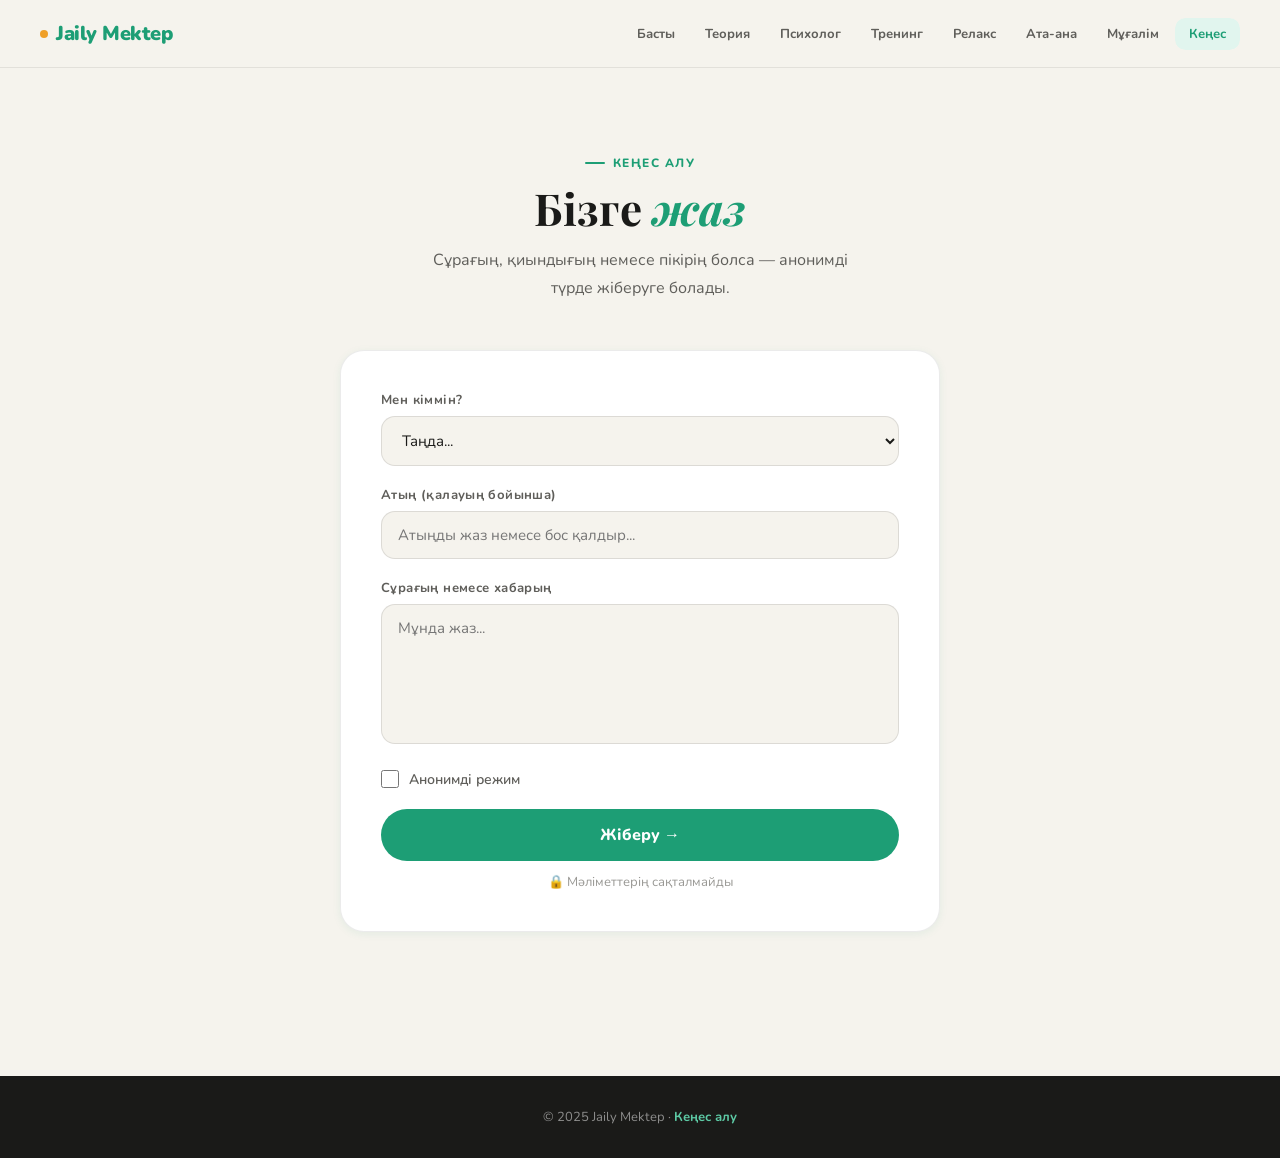
==== contact.html @ 15afd7b7 "Add files via upload" ====
<!DOCTYPE html>
<html lang="kk">
<head>
  <meta charset="UTF-8"/>
  <meta name="viewport" content="width=device-width,initial-scale=1.0"/>
  <title>Jaily Mektep – Кеңес алу</title>
  <link rel="stylesheet" href="style.css"/>
</head>
<body class="page-fade-in">
<nav>
  <a href="index.html" class="logo"><div class="logo-dot"></div>Jaily Mektep</a>
  <div class="nav-links">
    <a href="index.html"    class="nav-link">Басты</a>
    <a href="theory.html"   class="nav-link">Теория</a>
    <a href="psych.html"    class="nav-link">Психолог</a>
    <a href="training.html" class="nav-link">Тренинг</a>
    <a href="relax.html"    class="nav-link">Релакс</a>
    <a href="parents.html"  class="nav-link">Ата-ана</a>
    <a href="teachers.html" class="nav-link">Мұғалім</a>
    <a href="contact.html"  class="nav-link">Кеңес</a>
  </div>
  <button class="nav-burger"><span></span><span></span><span></span></button>
</nav>

<div class="page-wrap">
  <div class="section">

    <div class="reveal" style="text-align:center;margin-bottom:3rem">
      <div class="section-label" style="justify-content:center">Кеңес алу</div>
      <h1 class="section-title">Бізге <em>жаз</em></h1>
      <p class="section-sub" style="max-width:460px;margin:0 auto">Сұрағың, қиындығың немесе пікірің болса — анонимді түрде жіберуге болады.</p>
    </div>

    <div class="contact-wrap">
      <div class="form-card reveal">
        <div class="form-group">
          <label>Мен кіммін?</label>
          <select id="roleSelect">
            <option value="">Таңда...</option>
            <option value="student">🎒 Оқушымын</option>
            <option value="parent">👨‍👩‍👧 Ата-анамын</option>
            <option value="teacher">👩‍🏫 Мұғаліммін</option>
            <option value="other">🙂 Басқа</option>
          </select>
        </div>
        <div class="form-group">
          <label>Атың (қалауың бойынша)</label>
          <input type="text" id="nameInput" placeholder="Атыңды жаз немесе бос қалдыр..."/>
        </div>
        <div class="form-group">
          <label>Сұрағың немесе хабарың</label>
          <textarea id="msgInput" placeholder="Мұнда жаз..."></textarea>
        </div>
        <div style="display:flex;align-items:center;gap:10px;margin-bottom:1.25rem">
          <input type="checkbox" id="anonCheck" style="width:18px;height:18px;accent-color:var(--green)"/>
          <label for="anonCheck" style="font-size:14px;color:var(--text2);font-weight:600">Анонимді режим</label>
        </div>
        <button class="submit-btn" onclick="submitForm()">Жіберу →</button>
        <div class="anon-note">🔒 Мәліметтерің сақталмайды</div>
        <div class="success-msg" id="successMsg">
          🎉 Рақмет! Хабарыңды алдық. Жауап береміз.
        </div>
      </div>
    </div>

  </div>
</div>

<footer><p>© 2025 Jaily Mektep · <a href="contact.html">Кеңес алу</a></p></footer>

<script src="script.js"></script>
<script>
function submitForm() {
  const msg = document.getElementById('msgInput').value.trim();
  if (!msg) {
    document.getElementById('msgInput').style.borderColor = 'var(--coral)';
    document.getElementById('msgInput').focus();
    return;
  }
  document.getElementById('msgInput').style.borderColor = '';
  document.getElementById('successMsg').classList.add('show');
  document.getElementById('nameInput').value = '';
  document.getElementById('msgInput').value = '';
  document.getElementById('roleSelect').selectedIndex = 0;
}
</script>
</body>
</html>
---- style.css ----
@import url('https://fonts.googleapis.com/css2?family=Nunito:wght@400;500;700;800;900&family=Playfair+Display:ital,wght@0,700;1,600&display=swap');

*, *::before, *::after {
  box-sizing: border-box;
  margin: 0;
  padding: 0;
}

:root {
  --green:       #1D9E75;
  --green-dark:  #0F6E56;
  --green-light: #E1F5EE;
  --green-mid:   #5DCAA5;
  --blue:        #378ADD;
  --blue-light:  #E6F1FB;
  --amber:       #EF9F27;
  --amber-light: #FAEEDA;
  --coral:       #D85A30;
  --coral-light: #FAECE7;
  --text:        #1a1a18;
  --text2:       #5F5E5A;
  --text3:       #999894;
  --bg:          #F5F3ED;
  --card:        #ffffff;
  --border:      rgba(0,0,0,0.08);
  --shadow-sm:   0 2px 8px rgba(29,158,117,0.08);
  --shadow-md:   0 8px 32px rgba(29,158,117,0.12);
  --shadow-lg:   0 20px 60px rgba(29,158,117,0.16);
  --ease-spring: cubic-bezier(0.34,1.56,0.64,1);
  --ease-smooth: cubic-bezier(0.4,0,0.2,1);
}

html { scroll-behavior: smooth; }

body {
  font-family: 'Nunito', sans-serif;
  background: var(--bg);
  color: var(--text);
  min-height: 100vh;
  overflow-x: hidden;
}

/* ── Nav ── */
nav {
  position: fixed;
  top: 0; left: 0; right: 0;
  z-index: 1000;
  padding: 0 2.5rem;
  height: 68px;
  display: flex;
  align-items: center;
  justify-content: space-between;
  background: rgba(245,243,237,0.85);
  backdrop-filter: blur(20px);
  -webkit-backdrop-filter: blur(20px);
  border-bottom: 1px solid var(--border);
  transition: box-shadow 0.3s;
}
nav.scrolled { box-shadow: 0 4px 24px rgba(0,0,0,0.06); }

.logo {
  font-size: 20px;
  font-weight: 900;
  color: var(--green);
  text-decoration: none;
  letter-spacing: -0.5px;
  display: flex;
  align-items: center;
  gap: 8px;
}
.logo-dot {
  width: 8px; height: 8px;
  background: var(--amber);
  border-radius: 50%;
  animation: pulse-dot 2s ease-in-out infinite;
}
@keyframes pulse-dot {
  0%,100% { transform: scale(1); opacity:1; }
  50% { transform: scale(1.4); opacity:0.7; }
}

.nav-links {
  display: flex;
  align-items: center;
  gap: 2px;
}
.nav-link {
  position: relative;
  padding: 7px 14px;
  font-size: 13px;
  font-weight: 700;
  color: var(--text2);
  text-decoration: none;
  border-radius: 10px;
  transition: color 0.2s, background 0.2s;
  overflow: hidden;
}
.nav-link::before {
  content: '';
  position: absolute;
  inset: 0;
  background: var(--green-light);
  border-radius: 10px;
  transform: scaleX(0);
  transform-origin: left;
  transition: transform 0.25s var(--ease-smooth);
  z-index: -1;
}
.nav-link:hover::before,
.nav-link.active::before { transform: scaleX(1); }
.nav-link:hover,
.nav-link.active { color: var(--green); }

.nav-burger {
  display: none;
  flex-direction: column;
  gap: 5px;
  background: none;
  border: none;
  padding: 8px;
}
.nav-burger span {
  display: block;
  width: 22px; height: 2px;
  background: var(--text);
  border-radius: 2px;
  transition: transform 0.3s, opacity 0.3s;
}

/* ── Page Wrapper ── */
.page-wrap {
  padding-top: 68px;
  min-height: 100vh;
}

/* ── Reveal Animations ── */
.reveal {
  opacity: 0;
  transform: translateY(28px);
  transition: opacity 0.6s var(--ease-smooth), transform 0.6s var(--ease-smooth);
}
.reveal.visible { opacity: 1; transform: none; }
.reveal-left {
  opacity: 0;
  transform: translateX(-32px);
  transition: opacity 0.6s var(--ease-smooth), transform 0.6s var(--ease-smooth);
}
.reveal-left.visible { opacity: 1; transform: none; }
.reveal-right {
  opacity: 0;
  transform: translateX(32px);
  transition: opacity 0.6s var(--ease-smooth), transform 0.6s var(--ease-smooth);
}
.reveal-right.visible { opacity: 1; transform: none; }
.delay-1 { transition-delay: 0.1s; }
.delay-2 { transition-delay: 0.2s; }
.delay-3 { transition-delay: 0.3s; }
.delay-4 { transition-delay: 0.4s; }
.delay-5 { transition-delay: 0.5s; }

/* ── Hero ── */
.hero {
  position: relative;
  min-height: calc(100vh - 68px);
  display: flex;
  align-items: center;
  justify-content: center;
  text-align: center;
  overflow: hidden;
  padding: 4rem 2rem;
}
.hero-bg {
  position: absolute;
  inset: 0;
  z-index: 0;
}
.hero-blob {
  position: absolute;
  border-radius: 50%;
  filter: blur(80px);
  opacity: 0.35;
  animation: float-blob 8s ease-in-out infinite;
}
.hero-blob-1 {
  width: 500px; height: 500px;
  background: var(--green-light);
  top: -100px; left: -100px;
  animation-delay: 0s;
}
.hero-blob-2 {
  width: 400px; height: 400px;
  background: var(--blue-light);
  bottom: -80px; right: -80px;
  animation-delay: 3s;
}
.hero-blob-3 {
  width: 300px; height: 300px;
  background: var(--amber-light);
  top: 40%; left: 40%;
  animation-delay: 6s;
}
@keyframes float-blob {
  0%,100% { transform: translate(0,0) scale(1); }
  33% { transform: translate(20px,-20px) scale(1.05); }
  66% { transform: translate(-15px,15px) scale(0.97); }
}
.hero-content { position: relative; z-index: 1; max-width: 760px; }

.hero-badge {
  display: inline-flex;
  align-items: center;
  gap: 6px;
  background: var(--green-light);
  color: var(--green-dark);
  border: 1px solid rgba(29,158,117,0.2);
  border-radius: 50px;
  padding: 6px 16px;
  font-size: 13px;
  font-weight: 700;
  margin-bottom: 1.5rem;
  animation: fade-in-down 0.6s var(--ease-spring) both;
}
@keyframes fade-in-down {
  from { opacity:0; transform: translateY(-16px); }
  to   { opacity:1; transform: translateY(0); }
}

.hero h1 {
  font-family: 'Playfair Display', serif;
  font-size: clamp(48px,8vw,88px);
  line-height: 1.05;
  color: var(--text);
  margin-bottom: 1rem;
  animation: fade-in-up 0.7s 0.1s var(--ease-spring) both;
}
.hero h1 em {
  font-style: italic;
  color: var(--green);
}
@keyframes fade-in-up {
  from { opacity:0; transform: translateY(24px); }
  to   { opacity:1; transform: translateY(0); }
}

.hero-sub {
  font-size: clamp(15px,2vw,18px);
  color: var(--text2);
  max-width: 520px;
  margin: 0 auto 2.5rem;
  line-height: 1.8;
  animation: fade-in-up 0.7s 0.2s var(--ease-spring) both;
}

.hero-cta {
  display: flex;
  gap: 14px;
  justify-content: center;
  flex-wrap: wrap;
  animation: fade-in-up 0.7s 0.3s var(--ease-spring) both;
}

/* ── Buttons ── */
.btn {
  display: inline-flex;
  align-items: center;
  gap: 8px;
  padding: 14px 28px;
  border-radius: 50px;
  font-size: 15px;
  font-weight: 700;
  font-family: 'Nunito', sans-serif;
  text-decoration: none;
  border: none;
  transition: transform 0.25s var(--ease-spring), box-shadow 0.25s, background 0.2s;
  position: relative;
  overflow: hidden;
}
.btn::after {
  content: '';
  position: absolute;
  inset: 0;
  background: rgba(255,255,255,0.15);
  opacity: 0;
  transition: opacity 0.2s;
}
.btn:hover::after { opacity: 1; }
.btn:hover { transform: translateY(-3px); box-shadow: var(--shadow-md); }
.btn:active { transform: translateY(0) scale(0.97); }

.btn-primary { background: var(--green); color: #fff; box-shadow: var(--shadow-sm); }
.btn-primary:hover { background: var(--green-dark); }
.btn-ghost {
  background: transparent;
  color: var(--green);
  border: 2px solid var(--green);
}
.btn-ghost:hover { background: var(--green-light); }
.btn-sm { padding: 9px 20px; font-size: 13px; }

/* ── Cards ── */
.card {
  background: var(--card);
  border-radius: 20px;
  border: 1px solid var(--border);
  padding: 1.5rem;
  transition: transform 0.3s var(--ease-spring), box-shadow 0.3s;
  position: relative;
  overflow: hidden;
}
.card::before {
  content: '';
  position: absolute;
  top: 0; left: 0; right: 0;
  height: 3px;
  background: linear-gradient(90deg, var(--green), var(--green-mid));
  transform: scaleX(0);
  transform-origin: left;
  transition: transform 0.35s var(--ease-smooth);
}
.card:hover { transform: translateY(-6px); box-shadow: var(--shadow-md); }
.card:hover::before { transform: scaleX(1); }

.card-icon {
  width: 52px; height: 52px;
  border-radius: 16px;
  display: flex;
  align-items: center;
  justify-content: center;
  font-size: 24px;
  margin-bottom: 1rem;
  transition: transform 0.3s var(--ease-spring);
}
.card:hover .card-icon { transform: scale(1.12) rotate(-4deg); }

/* ── Section Layout ── */
.section {
  padding: 5rem 2rem;
  max-width: 1100px;
  margin: 0 auto;
}
.section-sm { padding: 3rem 2rem; max-width: 1100px; margin: 0 auto; }

.section-label {
  display: inline-flex;
  align-items: center;
  gap: 8px;
  font-size: 12px;
  font-weight: 800;
  letter-spacing: 0.12em;
  text-transform: uppercase;
  color: var(--green);
  margin-bottom: 0.75rem;
}
.section-label::before {
  content: '';
  display: block;
  width: 20px; height: 2px;
  background: var(--green);
  border-radius: 2px;
}

.section-title {
  font-family: 'Playfair Display', serif;
  font-size: clamp(28px, 4vw, 44px);
  line-height: 1.15;
  color: var(--text);
  margin-bottom: 0.75rem;
}
.section-title em { font-style: italic; color: var(--green); }

.section-sub {
  font-size: 16px;
  color: var(--text2);
  max-width: 540px;
  line-height: 1.75;
}

.grid-3 { display: grid; grid-template-columns: repeat(auto-fit, minmax(260px, 1fr)); gap: 20px; }
.grid-2 { display: grid; grid-template-columns: repeat(auto-fit, minmax(300px, 1fr)); gap: 20px; }
.grid-4 { display: grid; grid-template-columns: repeat(auto-fit, minmax(200px, 1fr)); gap: 16px; }

/* ── Nav Cards (home page) ── */
.nav-card {
  background: var(--card);
  border-radius: 24px;
  border: 1px solid var(--border);
  padding: 2rem;
  text-decoration: none;
  color: var(--text);
  display: flex;
  flex-direction: column;
  gap: 12px;
  position: relative;
  overflow: hidden;
  transition: transform 0.3s var(--ease-spring), box-shadow 0.3s;
}
.nav-card::after {
  content: '→';
  position: absolute;
  bottom: 1.5rem;
  right: 1.5rem;
  font-size: 20px;
  color: var(--green);
  opacity: 0;
  transform: translateX(-8px);
  transition: opacity 0.25s, transform 0.25s var(--ease-spring);
}
.nav-card:hover { transform: translateY(-8px); box-shadow: var(--shadow-lg); }
.nav-card:hover::after { opacity: 1; transform: translateX(0); }

.nav-card-icon {
  width: 56px; height: 56px;
  border-radius: 18px;
  display: flex;
  align-items: center;
  justify-content: center;
  font-size: 28px;
  transition: transform 0.35s var(--ease-spring);
}
.nav-card:hover .nav-card-icon { transform: scale(1.15) rotate(-6deg); }

.nav-card h3 {
  font-size: 17px;
  font-weight: 800;
  color: var(--text);
}
.nav-card p {
  font-size: 13px;
  color: var(--text2);
  line-height: 1.6;
}
.nav-card-tag {
  display: inline-block;
  padding: 3px 10px;
  border-radius: 50px;
  font-size: 11px;
  font-weight: 700;
  background: var(--green-light);
  color: var(--green);
  margin-top: auto;
  width: fit-content;
}

/* ── Quote ── */
.quote-band {
  background: var(--green);
  border-radius: 24px;
  padding: 3rem 2.5rem;
  text-align: center;
  position: relative;
  overflow: hidden;
}
.quote-band::before {
  content: '"';
  position: absolute;
  top: -20px; left: 24px;
  font-family: 'Playfair Display', serif;
  font-size: 160px;
  color: rgba(255,255,255,0.08);
  line-height: 1;
}
.quote-band p {
  font-family: 'Playfair Display', serif;
  font-size: clamp(20px,3vw,28px);
  font-style: italic;
  color: #fff;
  position: relative;
  z-index: 1;
}
.quote-band span {
  display: block;
  font-family: 'Nunito', sans-serif;
  font-size: 13px;
  font-style: normal;
  color: rgba(255,255,255,0.65);
  margin-top: 12px;
}

/* ── Tip Box ── */
.tip {
  background: var(--amber-light);
  border-left: 4px solid var(--amber);
  border-radius: 0 16px 16px 0;
  padding: 1.25rem 1.5rem;
  font-size: 14px;
  color: var(--text2);
  line-height: 1.7;
}
.tip strong { color: var(--text); }

/* ── List Items ── */
.dot-list { display: flex; flex-direction: column; gap: 10px; }
.dot-item {
  display: flex;
  align-items: flex-start;
  gap: 12px;
  font-size: 14px;
  color: var(--text2);
  line-height: 1.6;
}
.dot {
  width: 8px; height: 8px;
  border-radius: 50%;
  background: var(--green);
  flex-shrink: 0;
  margin-top: 6px;
  transition: transform 0.3s var(--ease-spring);
}
.dot-item:hover .dot { transform: scale(1.8); }

/* ── Steps ── */
.steps-list { display: flex; flex-direction: column; gap: 12px; }
.step-item {
  display: flex;
  align-items: center;
  gap: 14px;
  padding: 12px 16px;
  background: var(--green-light);
  border-radius: 14px;
  font-size: 14px;
  color: var(--text2);
  font-weight: 600;
  transition: transform 0.25s var(--ease-spring), background 0.2s;
}
.step-item:hover { transform: translateX(6px); background: #c5eedd; }
.step-num {
  width: 28px; height: 28px;
  background: var(--green);
  color: #fff;
  border-radius: 50%;
  display: flex;
  align-items: center;
  justify-content: center;
  font-size: 13px;
  font-weight: 800;
  flex-shrink: 0;
}

/* ── Mood Picker ── */
.mood-grid {
  display: flex;
  gap: 12px;
  flex-wrap: wrap;
  margin-top: 1rem;
}
.mood-btn {
  font-size: 32px;
  width: 62px; height: 62px;
  display: flex;
  align-items: center;
  justify-content: center;
  border-radius: 18px;
  border: 2px solid transparent;
  background: var(--bg);
  transition: transform 0.25s var(--ease-spring), border-color 0.2s, background 0.2s;
}
.mood-btn:hover { transform: scale(1.2) rotate(-5deg); }
.mood-btn.active {
  border-color: var(--green);
  background: var(--green-light);
  transform: scale(1.15);
}
.mood-result {
  margin-top: 1rem;
  padding: 1rem 1.25rem;
  background: var(--green-light);
  border-radius: 14px;
  font-size: 14px;
  color: var(--green-dark);
  font-weight: 600;
  display: none;
  animation: slide-in 0.35s var(--ease-spring);
}
.mood-result.show { display: block; }
@keyframes slide-in {
  from { opacity:0; transform: translateY(10px); }
  to   { opacity:1; transform: none; }
}

/* ── Breathing Exercise ── */
.breath-circle {
  width: 160px; height: 160px;
  border-radius: 50%;
  background: var(--green-light);
  border: 3px solid var(--green-mid);
  display: flex;
  align-items: center;
  justify-content: center;
  margin: 2rem auto;
  font-size: 16px;
  font-weight: 700;
  color: var(--green-dark);
  transition: transform 0.1s;
  position: relative;
}
.breath-circle::before {
  content: '';
  position: absolute;
  inset: -8px;
  border-radius: 50%;
  border: 2px solid var(--green-mid);
  opacity: 0.4;
  animation: ripple-ring 3s ease-in-out infinite;
}
@keyframes ripple-ring {
  0%,100% { transform: scale(1); opacity: 0.4; }
  50% { transform: scale(1.12); opacity: 0; }
}
.breath-circle.inhale {
  animation: breath-in 4s ease-in-out forwards;
}
.breath-circle.hold {
  animation: breath-hold 0.5s ease forwards;
  transform: scale(1.35);
}
.breath-circle.exhale {
  animation: breath-out 4s ease-in-out forwards;
}
@keyframes breath-in  { to { transform: scale(1.35); background: #b5e7d2; } }
@keyframes breath-hold { to { transform: scale(1.35); } }
@keyframes breath-out { from { transform: scale(1.35); } to { transform: scale(1); background: var(--green-light); } }

.breath-controls { text-align: center; }
.breath-phase {
  font-size: 13px;
  color: var(--text3);
  margin-top: 8px;
  height: 20px;
  text-align: center;
}

/* ── Stress Tags ── */
.tag-cloud { display: flex; flex-wrap: wrap; gap: 10px; margin-top: 1rem; }
.tag {
  padding: 9px 18px;
  background: var(--blue-light);
  color: var(--blue);
  border: 1px solid rgba(55,138,221,0.25);
  border-radius: 50px;
  font-size: 14px;
  font-weight: 700;
  transition: background 0.2s, color 0.2s, transform 0.25s var(--ease-spring);
}
.tag:hover { transform: translateY(-3px); }
.tag.selected { background: var(--blue); color: #fff; transform: scale(1.05); }

/* ── Counter / Stats ── */
.stat-row { display: flex; gap: 20px; flex-wrap: wrap; margin: 2rem 0; }
.stat-box {
  flex: 1;
  min-width: 120px;
  background: var(--card);
  border-radius: 18px;
  border: 1px solid var(--border);
  padding: 1.25rem;
  text-align: center;
  transition: transform 0.3s var(--ease-spring);
}
.stat-box:hover { transform: translateY(-4px); }
.stat-num {
  font-family: 'Playfair Display', serif;
  font-size: 36px;
  font-weight: 700;
  color: var(--green);
  line-height: 1;
}
.stat-label { font-size: 12px; color: var(--text3); margin-top: 4px; font-weight: 700; }

/* ── Comparison (parents) ── */
.compare-grid {
  display: grid;
  grid-template-columns: 1fr 1fr;
  gap: 20px;
}
.compare-col {
  border-radius: 20px;
  padding: 1.5rem;
  border: 1px solid var(--border);
  background: var(--card);
}
.compare-col.good { border-top: 4px solid var(--green); }
.compare-col.bad  { border-top: 4px solid var(--coral); }
.compare-col h3 { font-size: 15px; font-weight: 800; margin-bottom: 1rem; }
.compare-item {
  display: flex;
  align-items: center;
  gap: 10px;
  padding: 10px 0;
  font-size: 14px;
  color: var(--text2);
  border-bottom: 1px solid var(--border);
  transition: transform 0.2s var(--ease-spring), color 0.2s;
}
.compare-item:last-child { border-bottom: none; }
.compare-item:hover { transform: translateX(5px); color: var(--text); }
.ci-icon { font-size: 16px; flex-shrink: 0; }

/* ── Phrases ── */
.phrase-card {
  background: linear-gradient(135deg, var(--green-light), rgba(225,245,238,0.4));
  border: 1px solid rgba(29,158,117,0.15);
  border-radius: 16px;
  padding: 1rem 1.5rem;
  font-family: 'Playfair Display', serif;
  font-size: 17px;
  font-style: italic;
  color: var(--green-dark);
  transition: transform 0.3s var(--ease-spring), box-shadow 0.3s;
}
.phrase-card:hover { transform: translateX(8px); box-shadow: var(--shadow-sm); }

/* ── Example blocks (teachers) ── */
.example-block {
  background: var(--bg);
  border-radius: 16px;
  padding: 1rem 1.25rem;
  margin-top: 1rem;
  display: flex;
  flex-direction: column;
  gap: 8px;
}
.ex-row {
  display: flex;
  align-items: flex-start;
  gap: 10px;
  font-size: 14px;
  color: var(--text2);
  padding: 8px 10px;
  border-radius: 10px;
  transition: background 0.2s;
}
.ex-row:hover { background: rgba(0,0,0,0.04); }
.ex-icon { font-size: 16px; flex-shrink: 0; margin-top: 1px; }

/* ── Contact Form ── */
.contact-wrap {
  max-width: 600px;
  margin: 0 auto;
}
.form-card {
  background: var(--card);
  border-radius: 24px;
  padding: 2.5rem;
  border: 1px solid var(--border);
  box-shadow: var(--shadow-sm);
}
.form-group { margin-bottom: 1.25rem; }
.form-group label {
  display: block;
  font-size: 13px;
  font-weight: 700;
  color: var(--text2);
  margin-bottom: 7px;
  letter-spacing: 0.03em;
}
.form-group input,
.form-group textarea,
.form-group select {
  width: 100%;
  padding: 13px 16px;
  border-radius: 14px;
  border: 1.5px solid rgba(0,0,0,0.1);
  font-family: 'Nunito', sans-serif;
  font-size: 15px;
  color: var(--text);
  background: var(--bg);
  outline: none;
  transition: border-color 0.25s, box-shadow 0.25s, transform 0.2s;
}
.form-group input:focus,
.form-group textarea:focus,
.form-group select:focus {
  border-color: var(--green);
  box-shadow: 0 0 0 4px rgba(29,158,117,0.1);
  transform: translateY(-1px);
}
.form-group textarea { height: 140px; resize: none; }
.submit-btn {
  width: 100%;
  padding: 15px;
  background: var(--green);
  color: #fff;
  border: none;
  border-radius: 50px;
  font-size: 16px;
  font-weight: 800;
  font-family: 'Nunito', sans-serif;
  transition: background 0.2s, transform 0.25s var(--ease-spring), box-shadow 0.25s;
}
.submit-btn:hover { background: var(--green-dark); transform: translateY(-3px); box-shadow: var(--shadow-md); }
.submit-btn:active { transform: scale(0.97); }
.anon-note {
  text-align: center;
  font-size: 13px;
  color: var(--text3);
  margin-top: 12px;
}
.success-msg {
  display: none;
  margin-top: 1.25rem;
  background: var(--green-light);
  border-radius: 14px;
  padding: 14px 20px;
  text-align: center;
  font-size: 15px;
  font-weight: 700;
  color: var(--green-dark);
  animation: slide-in 0.35s var(--ease-spring);
}
.success-msg.show { display: block; }

/* ── Page Transition ── */
.page-fade-in {
  animation: page-in 0.5s var(--ease-smooth) both;
}
@keyframes page-in {
  from { opacity: 0; transform: translateY(12px); }
  to   { opacity: 1; transform: none; }
}

/* ── Footer ── */
footer {
  background: var(--text);
  color: rgba(255,255,255,0.5);
  text-align: center;
  padding: 2rem;
  font-size: 13px;
  margin-top: 4rem;
}
footer a {
  color: var(--green-mid);
  text-decoration: none;
  font-weight: 700;
}

/* ── Responsive ── */
@media (max-width: 768px) {
  nav { padding: 0 1.25rem; }
  .nav-links { display: none; position: fixed; inset: 68px 0 0 0; background: var(--bg); flex-direction: column; align-items: center; justify-content: center; gap: 8px; }
  .nav-links.open { display: flex; }
  .nav-link { font-size: 18px; padding: 12px 24px; }
  .nav-burger { display: flex; }
  .compare-grid { grid-template-columns: 1fr; }
  .section { padding: 3rem 1.25rem; }
  .hero h1 { font-size: 40px; }
  *, a, button { cursor: auto !important; }
}
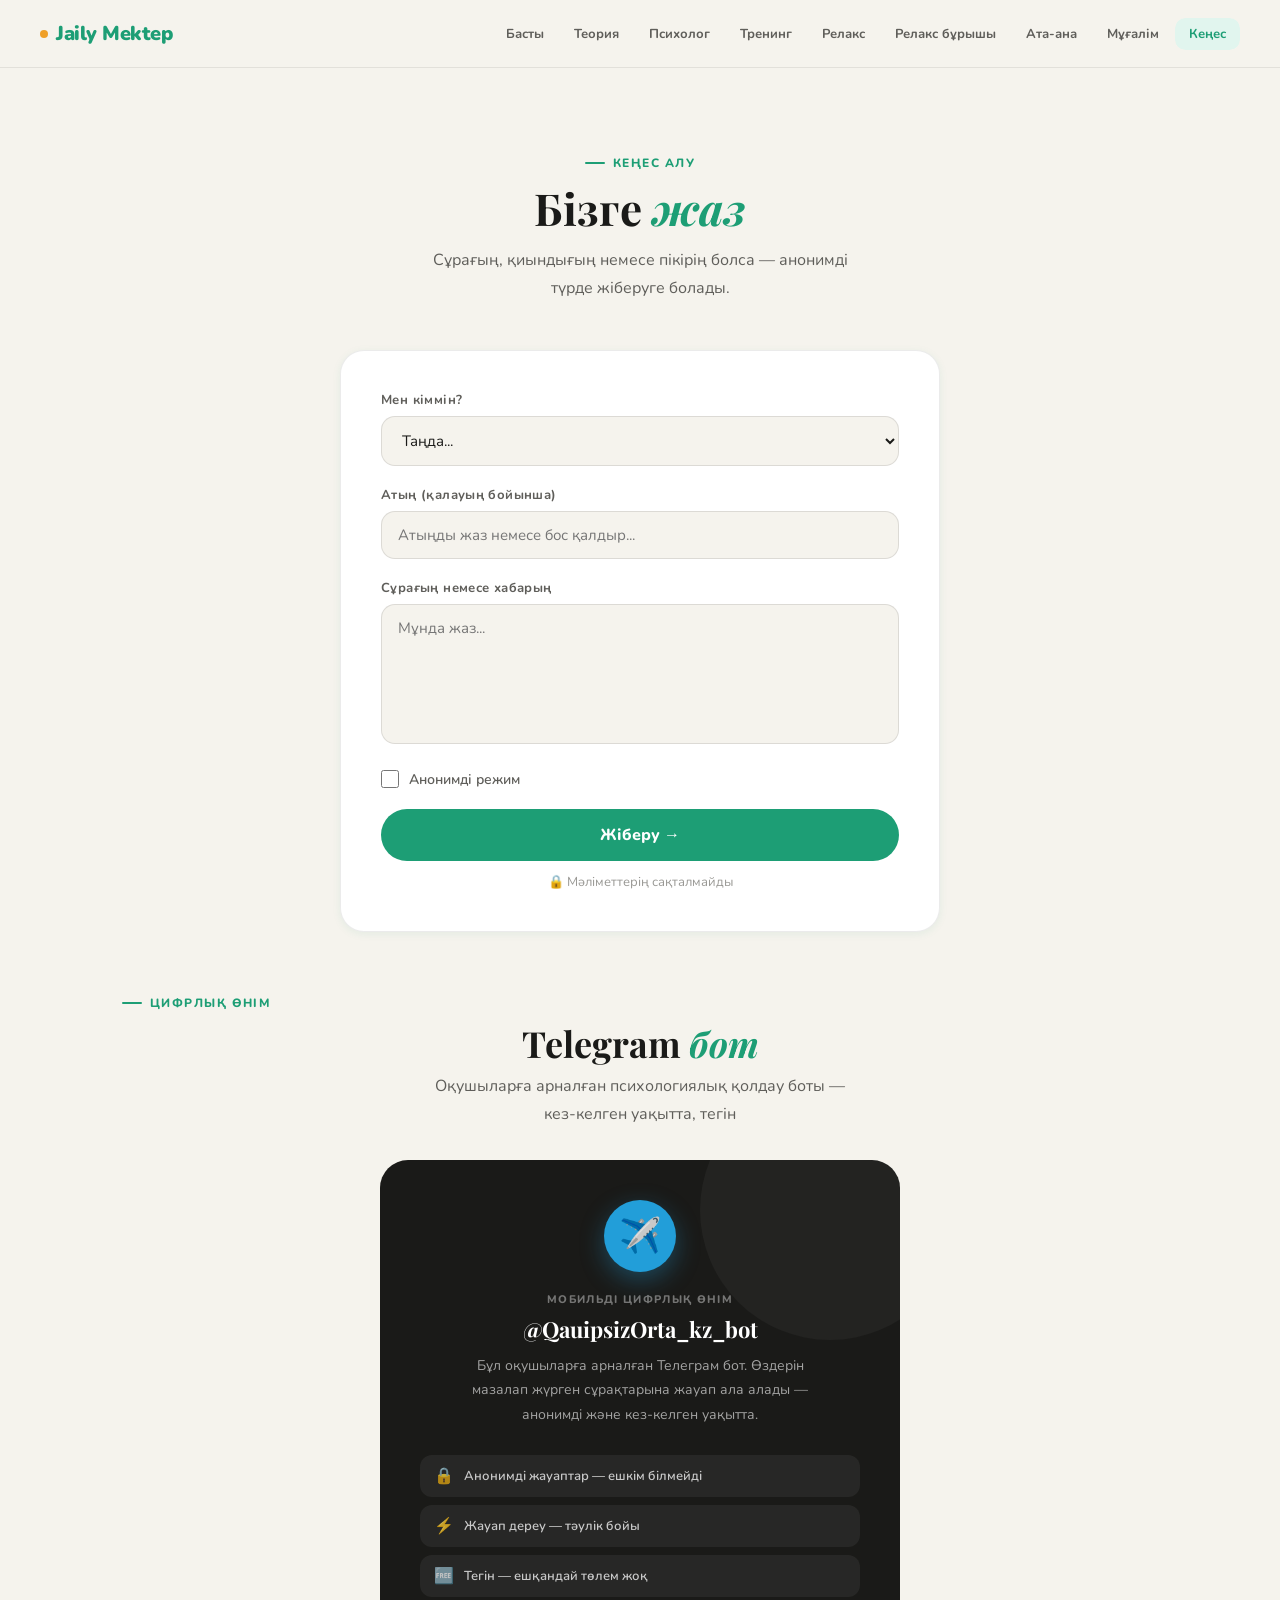
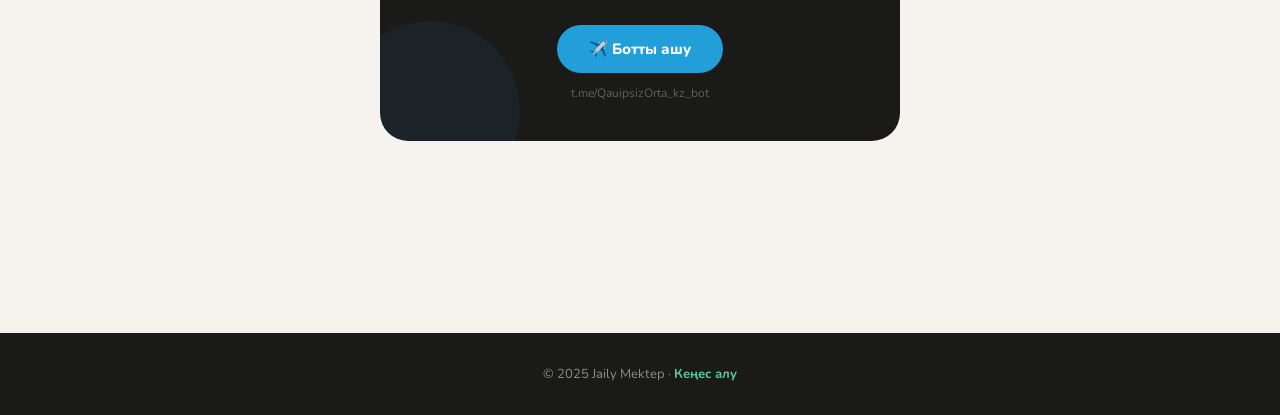
==== commit c523024e: "Add files via upload" ====
--- a/contact.html
+++ b/contact.html
@@ -7,6 +7,10 @@
   <link rel="stylesheet" href="style.css"/>
 </head>
 <body class="page-fade-in">
+
+<div id="cursor"></div>
+<div id="cursor-ring"></div>
+
 <nav>
   <a href="index.html" class="logo"><div class="logo-dot"></div>Jaily Mektep</a>
   <div class="nav-links">
@@ -14,7 +18,8 @@
     <a href="theory.html"   class="nav-link">Теория</a>
     <a href="psych.html"    class="nav-link">Психолог</a>
     <a href="training.html" class="nav-link">Тренинг</a>
-    <a href="relax.html"    class="nav-link">Релакс</a>
+    <a href="relax.html"      class="nav-link">Релакс</a>
+    <a href="relaxcorner.html" class="nav-link">Релакс бұрышы</a>
     <a href="parents.html"  class="nav-link">Ата-ана</a>
     <a href="teachers.html" class="nav-link">Мұғалім</a>
     <a href="contact.html"  class="nav-link">Кеңес</a>
@@ -63,6 +68,51 @@
       </div>
     </div>
 
+    <!-- ══ TELEGRAM BOT ══ -->
+    <div style="margin-top:3.5rem" class="reveal">
+      <div class="section-label" style="justify-content:center">Цифрлық өнім</div>
+      <h2 class="section-title" style="text-align:center;font-size:clamp(24px,4vw,36px);margin-bottom:0.5rem">
+        Telegram <em>бот</em>
+      </h2>
+      <p class="section-sub" style="text-align:center;max-width:440px;margin:0 auto 2rem">
+        Оқушыларға арналған психологиялық қолдау боты — кез-келген уақытта, тегін
+      </p>
+    </div>
+
+    <div class="reveal" style="max-width:520px;margin:0 auto 3rem">
+      <div style="background:var(--text);border-radius:28px;padding:2.5rem;text-align:center;position:relative;overflow:hidden">
+        <!-- bg blob -->
+        <div style="position:absolute;width:260px;height:260px;border-radius:50%;background:rgba(255,255,255,0.04);top:-80px;right:-60px"></div>
+        <div style="position:absolute;width:180px;height:180px;border-radius:50%;background:rgba(55,138,221,0.08);bottom:-60px;left:-40px"></div>
+        <!-- telegram icon -->
+        <div style="width:72px;height:72px;background:#229ED9;border-radius:50%;display:flex;align-items:center;justify-content:center;margin:0 auto 1.25rem;font-size:34px;position:relative;box-shadow:0 8px 24px rgba(34,158,217,0.35)">✈️</div>
+        <div style="font-size:11px;font-weight:800;color:rgba(255,255,255,0.4);letter-spacing:0.12em;text-transform:uppercase;margin-bottom:8px">Мобильді цифрлық өнім</div>
+        <h3 style="font-family:'Playfair Display',serif;font-size:22px;color:#fff;margin-bottom:10px;line-height:1.3">@QauipsizOrta_kz_bot</h3>
+        <p style="font-size:14px;color:rgba(255,255,255,0.6);line-height:1.75;margin-bottom:1.75rem;max-width:340px;margin-left:auto;margin-right:auto">
+          Бұл оқушыларға арналған Телеграм бот. Өздерін мазалап жүрген сұрақтарына жауап ала алады — анонимді және кез-келген уақытта.
+        </p>
+        <!-- features -->
+        <div style="display:flex;flex-direction:column;gap:8px;margin-bottom:1.75rem;text-align:left">
+          <div style="display:flex;align-items:center;gap:10px;background:rgba(255,255,255,0.06);border-radius:12px;padding:10px 14px;font-size:13px;color:rgba(255,255,255,0.75);font-weight:600">
+            <span style="font-size:16px">🔒</span> Анонимді жауаптар — ешкім білмейді
+          </div>
+          <div style="display:flex;align-items:center;gap:10px;background:rgba(255,255,255,0.06);border-radius:12px;padding:10px 14px;font-size:13px;color:rgba(255,255,255,0.75);font-weight:600">
+            <span style="font-size:16px">⚡</span> Жауап дереу — тәулік бойы
+          </div>
+          <div style="display:flex;align-items:center;gap:10px;background:rgba(255,255,255,0.06);border-radius:12px;padding:10px 14px;font-size:13px;color:rgba(255,255,255,0.75);font-weight:600">
+            <span style="font-size:16px">🆓</span> Тегін — ешқандай төлем жоқ
+          </div>
+        </div>
+        <a href="https://t.me/QauipsizOrta_kz_bot" target="_blank"
+          style="display:inline-flex;align-items:center;gap:10px;padding:14px 32px;background:#229ED9;color:#fff;border-radius:50px;font-size:15px;font-weight:800;text-decoration:none;transition:background 0.2s,transform 0.25s cubic-bezier(0.34,1.56,0.64,1);position:relative"
+          onmouseover="this.style.background='#1a7fb3';this.style.transform='translateY(-3px) scale(1.03)'"
+          onmouseout="this.style.background='#229ED9';this.style.transform='none'">
+          ✈️ Ботты ашу
+        </a>
+        <div style="font-size:12px;color:rgba(255,255,255,0.3);margin-top:12px">t.me/QauipsizOrta_kz_bot</div>
+      </div>
+    </div>
+
   </div>
 </div>
 
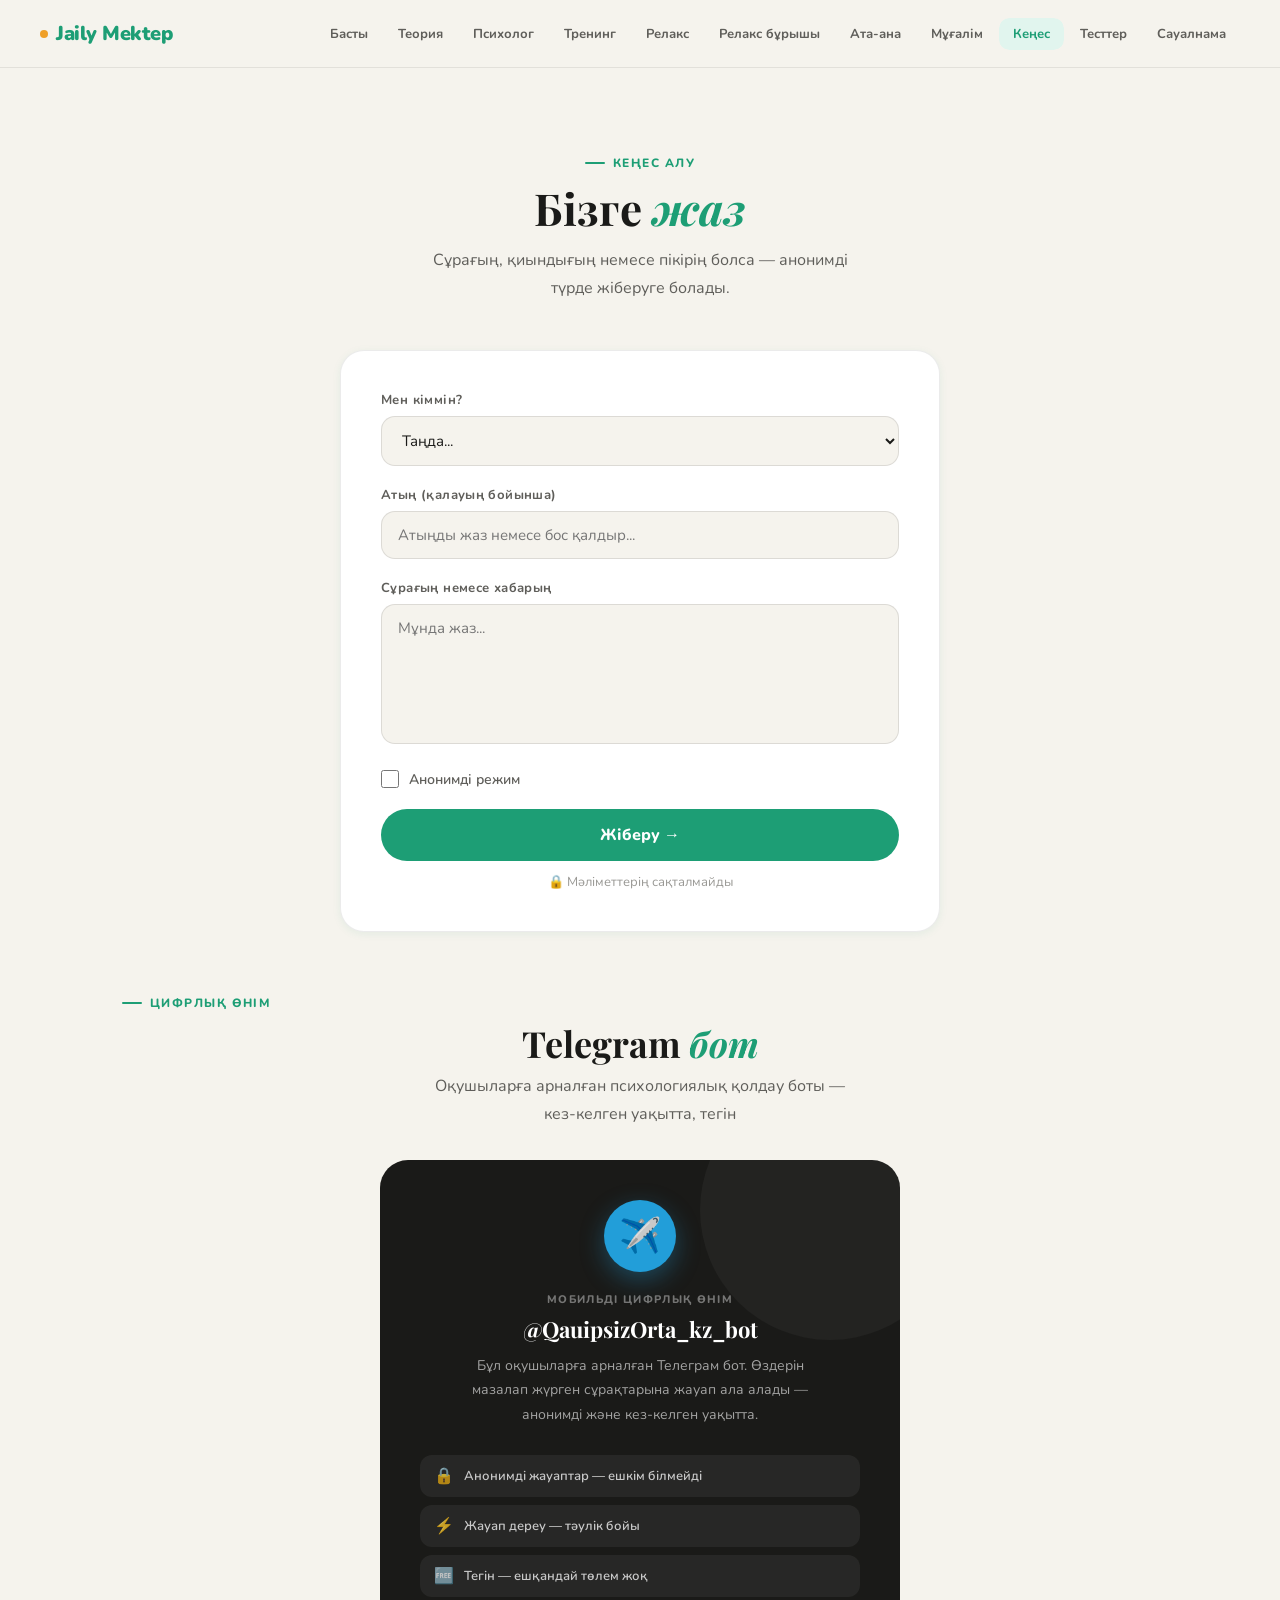
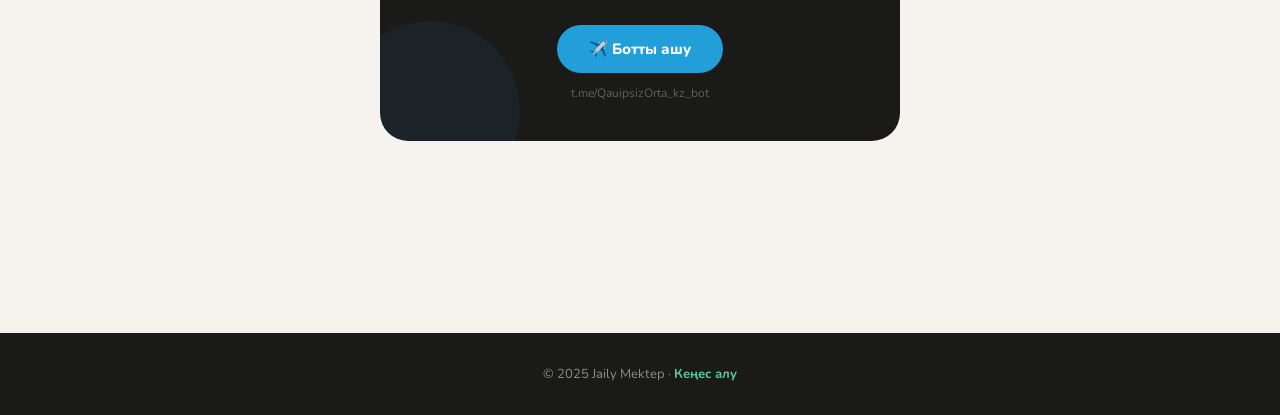
==== commit 57cbb149: "Add files via upload" ====
--- a/contact.html
+++ b/contact.html
@@ -23,6 +23,8 @@
     <a href="parents.html"  class="nav-link">Ата-ана</a>
     <a href="teachers.html" class="nav-link">Мұғалім</a>
     <a href="contact.html"  class="nav-link">Кеңес</a>
+    <a href="tests.html" class="nav-link">Тесттер</a>
+    <a href="survey.html"   class="nav-link">Сауалнама</a>
   </div>
   <button class="nav-burger"><span></span><span></span><span></span></button>
 </nav>
